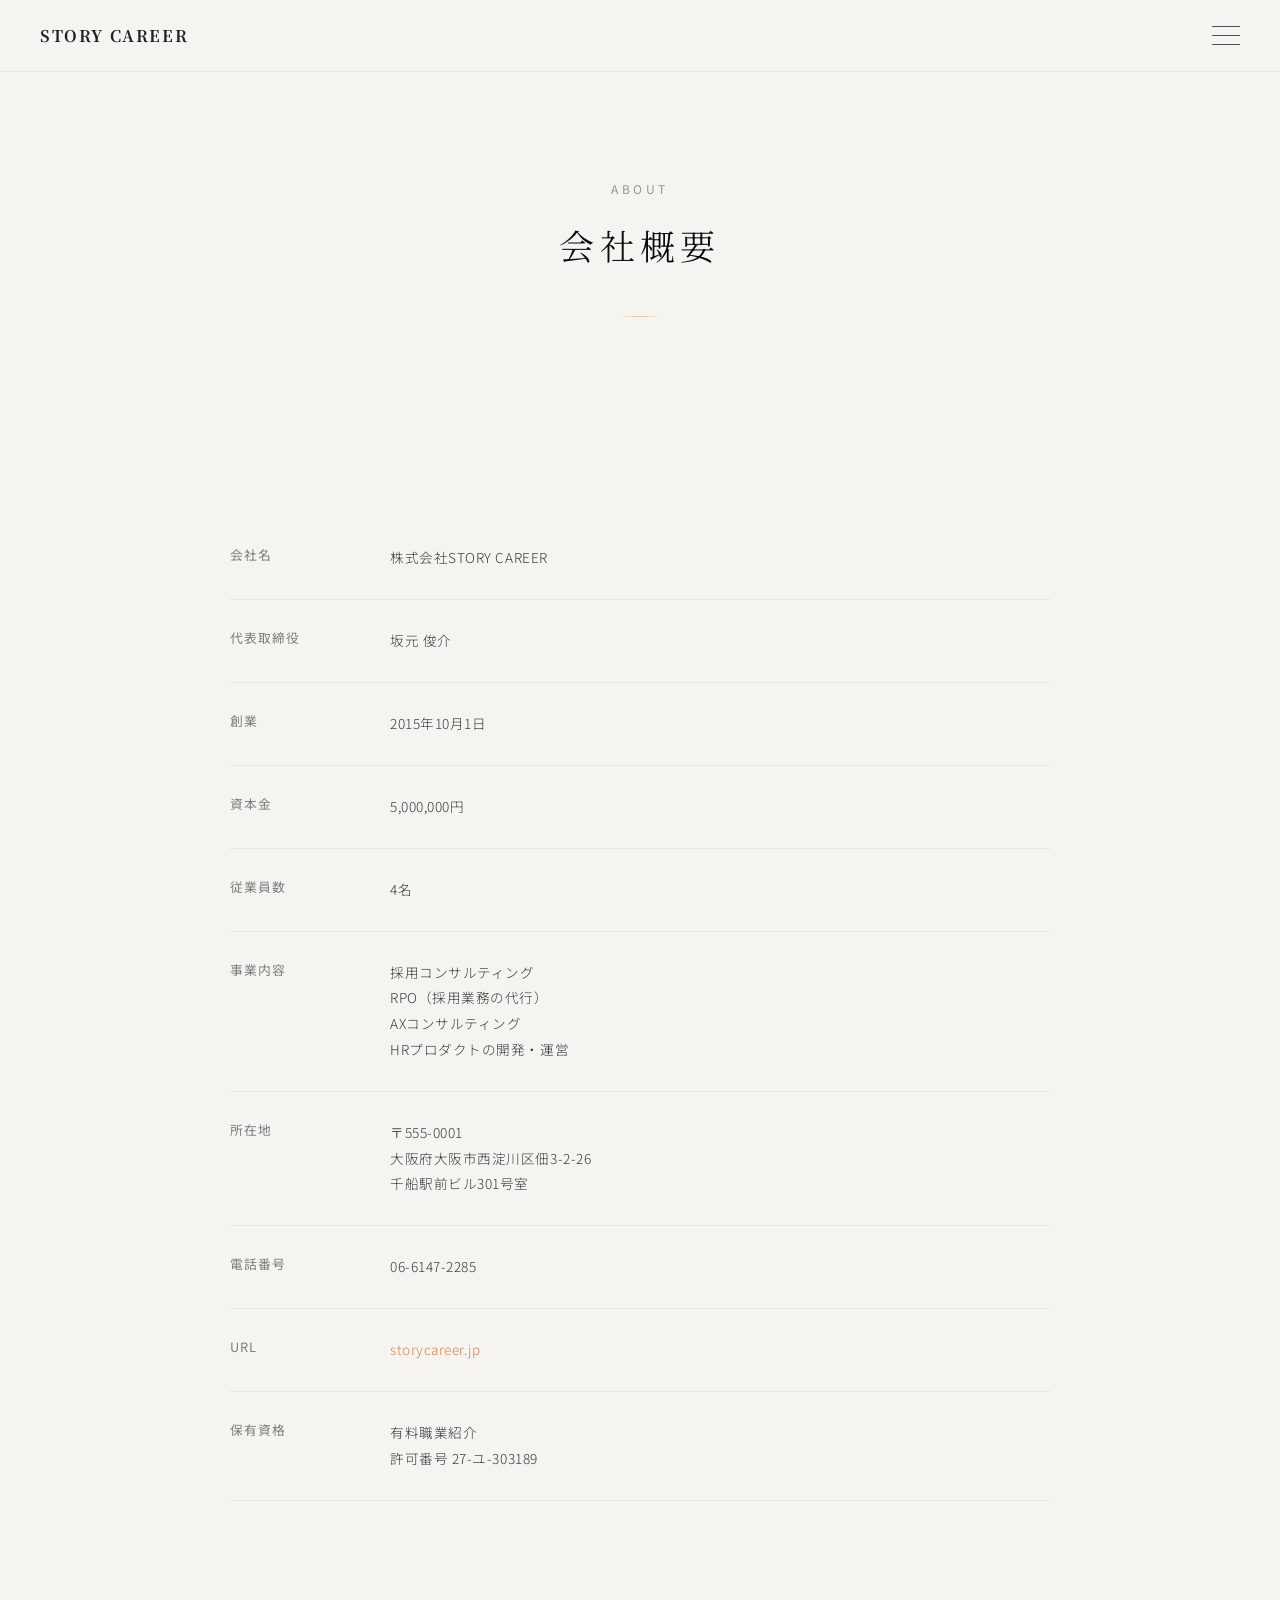
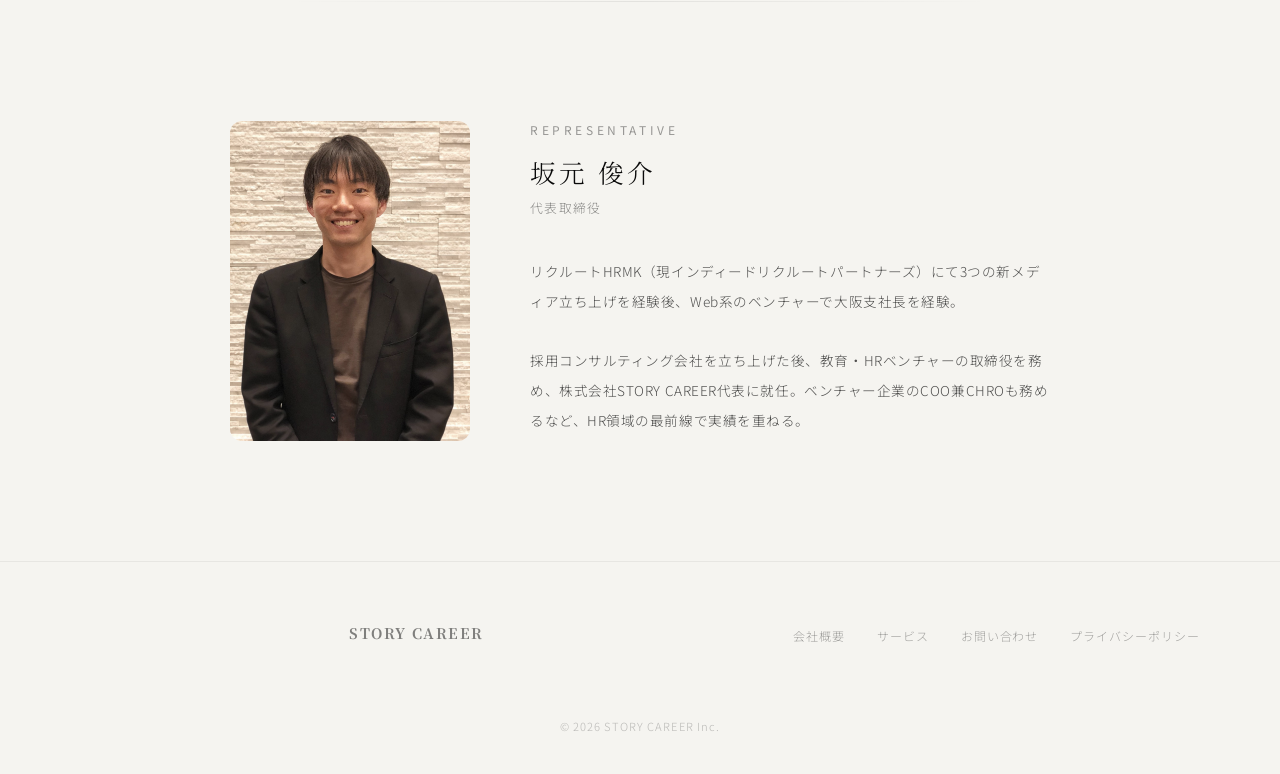
==== about.html @ b59c026f "サイト構築: 全ページ追加、ナビゲーション統一、トランジション最適化 - 会社概要(about)、サービス(services)、お問い合わせ(contact)、プライバシーポリシー(privacy)ペ" ====
<!DOCTYPE html>
<html lang="ja">
<head>
<meta charset="UTF-8">
<meta name="viewport" content="width=device-width, initial-scale=1.0">
<title>会社概要 | STORY CAREER</title>
<link rel="preconnect" href="https://fonts.googleapis.com">
<link rel="preconnect" href="https://fonts.gstatic.com" crossorigin>
<link href="https://fonts.googleapis.com/css2?family=Noto+Sans+JP:wght@300;400;700&family=Noto+Serif+JP:wght@300;700&display=swap" rel="stylesheet">
<style>
*,*::before,*::after{margin:0;padding:0;box-sizing:border-box}
html{scroll-behavior:smooth}
body{background:#f5f4f0;overflow-x:hidden;font-family:'Noto Sans JP','Helvetica Neue',Arial,sans-serif;color:rgba(10,10,10,0.75)}

/* ===== Header ===== */
.site-header{position:fixed;top:0;left:0;right:0;z-index:103;padding:24px 40px;display:flex;align-items:center;justify-content:space-between;background:rgba(245,244,240,0.85);backdrop-filter:blur(12px);-webkit-backdrop-filter:blur(12px);border-bottom:1px solid rgba(10,10,10,0.06)}
.site-logo{font-family:'Noto Serif JP',serif;font-weight:700;font-size:1rem;color:rgba(10,10,10,0.9);letter-spacing:0.1em;text-decoration:none;z-index:102}
.hamburger{width:28px;height:20px;position:relative;cursor:pointer;z-index:102;background:none;border:none;padding:0}
.hamburger span{display:block;width:100%;height:1.5px;background:rgba(10,10,10,0.7);position:absolute;left:0;transition:all 0.4s cubic-bezier(0.22,1,0.36,1)}
.hamburger span:nth-child(1){top:0}
.hamburger span:nth-child(2){top:9px}
.hamburger span:nth-child(3){top:18px}
.hamburger.open span:nth-child(1){top:9px;transform:rotate(45deg)}
.hamburger.open span:nth-child(2){opacity:0}
.hamburger.open span:nth-child(3){top:9px;transform:rotate(-45deg)}
.nav-overlay{position:fixed;inset:0;z-index:101;background:rgba(245,244,240,0.97);backdrop-filter:blur(20px);-webkit-backdrop-filter:blur(20px);display:flex;align-items:center;justify-content:center;opacity:0;pointer-events:none;transition:opacity 0.5s cubic-bezier(0.22,1,0.36,1)}
.nav-overlay.open{opacity:1;pointer-events:auto}
.nav-menu{list-style:none;text-align:center}
.nav-menu li{margin:1.5rem 0;opacity:0;transform:translateY(20px);transition:opacity 0.5s,transform 0.5s}
.nav-overlay.open .nav-menu li{opacity:1;transform:translateY(0)}
.nav-overlay.open .nav-menu li:nth-child(1){transition-delay:0.1s}
.nav-overlay.open .nav-menu li:nth-child(2){transition-delay:0.15s}
.nav-overlay.open .nav-menu li:nth-child(3){transition-delay:0.2s}
.nav-overlay.open .nav-menu li:nth-child(4){transition-delay:0.25s}
.nav-overlay.open .nav-menu li:nth-child(5){transition-delay:0.3s}
.nav-menu a{font-family:'Noto Serif JP',serif;font-weight:300;font-size:clamp(1.2rem,2.5vw,1.8rem);color:rgba(10,10,10,0.8);text-decoration:none;letter-spacing:0.15em;transition:color 0.3s}
.nav-menu a:hover{color:rgba(210,100,30,0.9)}
.nav-menu .nav-label{display:block;font-family:'Noto Sans JP',sans-serif;font-weight:300;font-size:0.65rem;letter-spacing:0.2em;color:rgba(10,10,10,0.35);margin-top:0.3rem;text-transform:uppercase}

/* ===== Hero ===== */
.page-hero{padding:180px 0 100px;text-align:center}
.page-hero-label{font-family:'Noto Sans JP',sans-serif;font-size:0.75rem;letter-spacing:0.3em;text-transform:uppercase;color:rgba(10,10,10,0.4);margin-bottom:1rem;font-weight:400}
.page-hero-title{font-family:'Noto Serif JP',serif;font-weight:300;font-size:clamp(1.5rem,3vw,2.2rem);color:rgba(10,10,10,1);letter-spacing:0.15em;line-height:1.8}
.page-hero-line{width:40px;height:1px;background:linear-gradient(90deg,transparent,rgba(210,100,30,0.4),transparent);margin:2.5rem auto 0}

/* ===== Sections ===== */
.section{padding:100px 0;position:relative}
.section-inner{max-width:900px;margin:0 auto;padding:0 40px}

/* ===== Company Info Table ===== */
.info-table{width:100%;border-collapse:collapse}
.info-table tr{border-bottom:1px solid rgba(10,10,10,0.06)}
.info-table th{font-family:'Noto Sans JP',sans-serif;font-weight:400;font-size:clamp(0.8rem,0.95vw,0.9rem);color:rgba(10,10,10,0.5);letter-spacing:0.08em;padding:28px 20px 28px 0;text-align:left;vertical-align:top;width:160px;white-space:nowrap}
.info-table td{font-family:'Noto Sans JP',sans-serif;font-weight:300;font-size:clamp(0.85rem,1vw,0.95rem);color:rgba(10,10,10,0.8);letter-spacing:0.04em;line-height:1.9;padding:28px 0}

/* ===== Representative ===== */
.rep-section{padding:120px 0;position:relative}
.rep-section::before{content:'';position:absolute;top:0;left:50%;transform:translateX(-50%);width:80%;max-width:700px;height:1px;background:linear-gradient(90deg,transparent,rgba(10,10,10,0.08),transparent)}
.rep-inner{max-width:900px;margin:0 auto;padding:0 40px;display:grid;grid-template-columns:240px 1fr;gap:60px;align-items:start}
.rep-photo{width:100%;aspect-ratio:3/4;object-fit:cover;border-radius:12px;filter:grayscale(0.15)}
.rep-content{}
.rep-label{font-family:'Noto Sans JP',sans-serif;font-size:0.75rem;letter-spacing:0.3em;text-transform:uppercase;color:rgba(10,10,10,0.4);margin-bottom:1rem;font-weight:400}
.rep-name{font-family:'Noto Serif JP',serif;font-weight:300;font-size:clamp(1.2rem,2vw,1.6rem);color:rgba(10,10,10,1);letter-spacing:0.12em;margin-bottom:0.5rem}
.rep-title{font-family:'Noto Sans JP',sans-serif;font-weight:300;font-size:0.8rem;color:rgba(10,10,10,0.45);letter-spacing:0.1em;margin-bottom:2.5rem}
.rep-bio{font-family:'Noto Sans JP',sans-serif;font-weight:300;font-size:clamp(0.85rem,1vw,0.95rem);line-height:2.2;color:rgba(10,10,10,0.7);letter-spacing:0.04em}

/* ===== Footer ===== */
footer{border-top:1px solid rgba(10,10,10,0.06);padding:60px 0 40px;text-align:center;background:#f5f4f0}
.footer-inner{max-width:1200px;margin:0 auto;padding:0 40px;display:grid;grid-template-columns:1fr auto;gap:40px;align-items:start}
.footer-logo{font-family:'Noto Serif JP',serif;font-weight:700;font-size:0.9rem;color:rgba(10,10,10,0.5);letter-spacing:0.1em;text-decoration:none}
.footer-nav{display:flex;gap:2rem;list-style:none;flex-wrap:wrap}
.footer-nav a{font-family:'Noto Sans JP',sans-serif;font-weight:300;font-size:0.75rem;color:rgba(10,10,10,0.35);letter-spacing:0.08em;text-decoration:none;transition:color 0.3s}
.footer-nav a:hover{color:rgba(10,10,10,0.8)}
.footer-copy{font-family:'Noto Sans JP',sans-serif;font-weight:300;font-size:0.7rem;color:rgba(10,10,10,0.25);letter-spacing:0.1em;margin-top:2rem;grid-column:1/-1;text-align:center}

/* ===== Scroll animations ===== */
.fade-up{opacity:0;transform:translateY(30px);transition:opacity 0.8s cubic-bezier(0.22,1,0.36,1),transform 0.8s cubic-bezier(0.22,1,0.36,1)}
.fade-up.visible{opacity:1;transform:translateY(0)}

/* ===== Responsive ===== */
@media(max-width:768px){
  .site-header{padding:16px 20px}
  .footer-inner{grid-template-columns:1fr;text-align:center}
  .footer-nav{justify-content:center}
  .page-hero{padding:140px 0 60px}
  .section{padding:60px 0}
  .section-inner,.rep-inner{padding:0 24px}
  .rep-inner{grid-template-columns:1fr;gap:2rem;text-align:center}
  .rep-photo{max-width:200px;margin:0 auto}
  .info-table th{display:block;padding:20px 0 4px;width:100%;border-bottom:none}
  .info-table td{display:block;padding:4px 0 20px}
  .info-table tr{border-bottom:1px solid rgba(10,10,10,0.06)}
  .rep-section{padding:80px 0}
}
</style>
</head>
<body>

<header class="site-header">
  <a href="index.html" class="site-logo">STORY CAREER</a>
  <button class="hamburger" id="hamburger" aria-label="メニュー"><span></span><span></span><span></span></button>
</header>
<nav class="nav-overlay" id="navOverlay">
  <ul class="nav-menu">
    <li><a href="index.html">Top<span class="nav-label">トップ</span></a></li>
    <li><a href="about.html">About<span class="nav-label">会社概要</span></a></li>
    <li><a href="services.html">Services<span class="nav-label">サービス</span></a></li>
    <li><a href="contact.html">Contact<span class="nav-label">お問い合わせ</span></a></li>
    <li><a href="privacy.html">Privacy Policy<span class="nav-label">プライバシーポリシー</span></a></li>
  </ul>
</nav>

<div class="page-hero">
  <p class="page-hero-label fade-up">About</p>
  <h1 class="page-hero-title fade-up" style="transition-delay:0.1s">会社概要</h1>
  <div class="page-hero-line fade-up" style="transition-delay:0.2s"></div>
</div>

<section class="section">
  <div class="section-inner fade-up" style="transition-delay:0.25s">
    <table class="info-table">
      <tr>
        <th>会社名</th>
        <td>株式会社STORY CAREER</td>
      </tr>
      <tr>
        <th>代表取締役</th>
        <td>坂元 俊介</td>
      </tr>
      <tr>
        <th>創業</th>
        <td>2015年10月1日</td>
      </tr>
      <tr>
        <th>資本金</th>
        <td>5,000,000円</td>
      </tr>
      <tr>
        <th>従業員数</th>
        <td>4名</td>
      </tr>
      <tr>
        <th>事業内容</th>
        <td>採用コンサルティング<br>RPO（採用業務の代行）<br>AXコンサルティング<br>HRプロダクトの開発・運営</td>
      </tr>
      <tr>
        <th>所在地</th>
        <td>〒555-0001<br>大阪府大阪市西淀川区佃3-2-26<br>千船駅前ビル301号室</td>
      </tr>
      <tr>
        <th>電話番号</th>
        <td>06-6147-2285</td>
      </tr>
      <tr>
        <th>URL</th>
        <td><a href="http://storycareer.jp/" style="color:rgba(210,100,30,0.8);text-decoration:none;transition:color 0.3s" onmouseover="this.style.color='rgba(210,100,30,1)'" onmouseout="this.style.color='rgba(210,100,30,0.8)'">storycareer.jp</a></td>
      </tr>
      <tr>
        <th>保有資格</th>
        <td>有料職業紹介<br>許可番号 27-ユ-303189</td>
      </tr>
    </table>
  </div>
</section>

<section class="rep-section">
  <div class="rep-inner">
    <img src="images/ceo.jpg" alt="代表取締役 坂元俊介" class="rep-photo fade-up">
    <div class="rep-content">
    <p class="rep-label fade-up">Representative</p>
    <h2 class="rep-name fade-up" style="transition-delay:0.1s">坂元 俊介</h2>
    <p class="rep-title fade-up" style="transition-delay:0.15s">代表取締役</p>
    <p class="rep-bio fade-up" style="transition-delay:0.2s">
      リクルートHRMK（現インディードリクルートパートナーズ）にて3つの新メディア立ち上げを経験後、Web系のベンチャーで大阪支社長を経験。<br><br>
      採用コンサルティング会社を立ち上げた後、教育・HRベンチャーの取締役を務め、株式会社STORY CAREER代表に就任。ベンチャー企業のCOO兼CHROも務めるなど、HR領域の最前線で実績を重ねる。
    </p>
    </div>
  </div>
</section>

<footer>
  <div class="footer-inner">
    <a href="index.html" class="footer-logo">STORY CAREER</a>
    <ul class="footer-nav">
      <li><a href="about.html">会社概要</a></li>
      <li><a href="services.html">サービス</a></li>
      <li><a href="contact.html">お問い合わせ</a></li>
      <li><a href="privacy.html">プライバシーポリシー</a></li>
    </ul>
    <p class="footer-copy">&copy; 2026 STORY CAREER Inc.</p>
  </div>
</footer>

<script>
(function(){
  const observer=new IntersectionObserver(function(entries){
    entries.forEach(function(e){if(e.isIntersecting)e.target.classList.add('visible')});
  },{threshold:0.15});
  document.querySelectorAll('.fade-up').forEach(function(el){observer.observe(el)});

  // Hamburger menu
  var hamburger=document.getElementById('hamburger');
  var overlay=document.getElementById('navOverlay');
  if(hamburger&&overlay){
    hamburger.addEventListener('click',function(){
      hamburger.classList.toggle('open');
      overlay.classList.toggle('open');
      document.body.style.overflow=overlay.classList.contains('open')?'hidden':'';
    });
    overlay.querySelectorAll('a').forEach(function(a){
      a.addEventListener('click',function(){
        hamburger.classList.remove('open');
        overlay.classList.remove('open');
        document.body.style.overflow='';
      });
    });
  }
})();
</script>
</body>
</html>
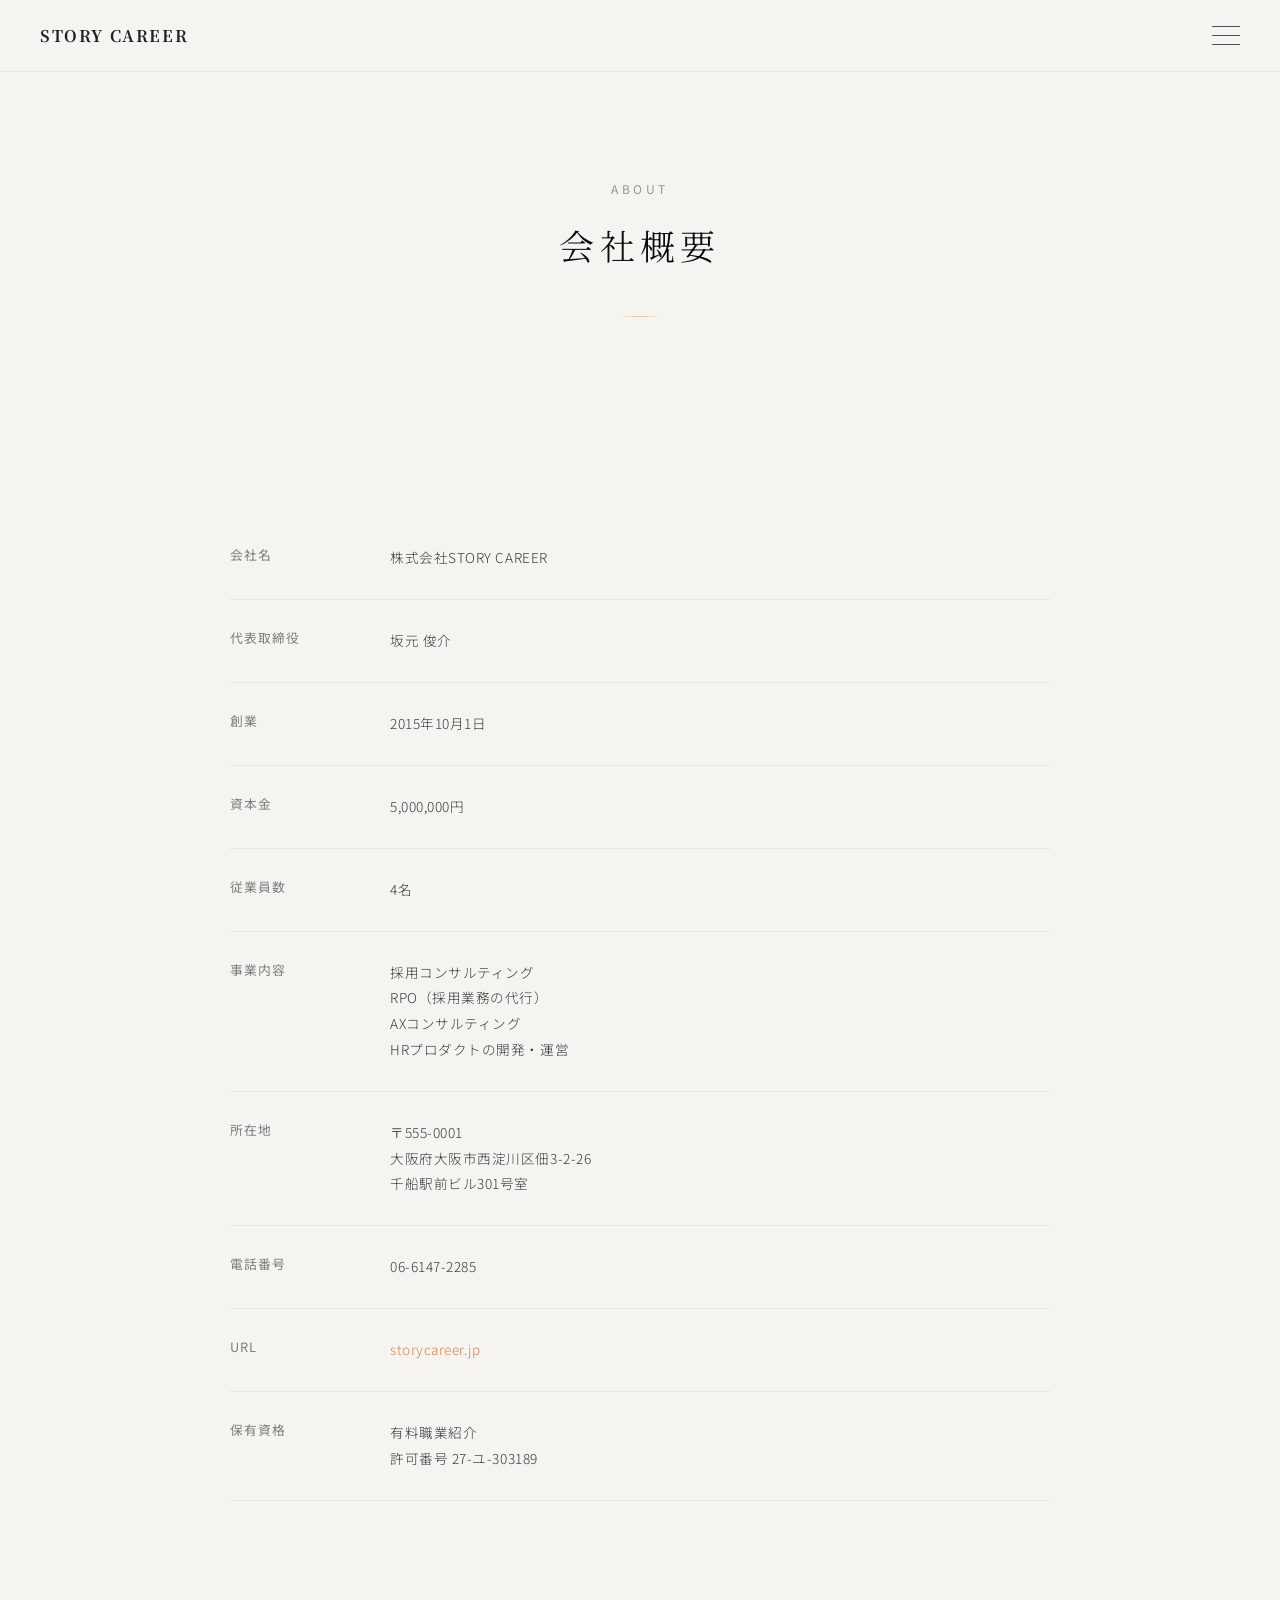
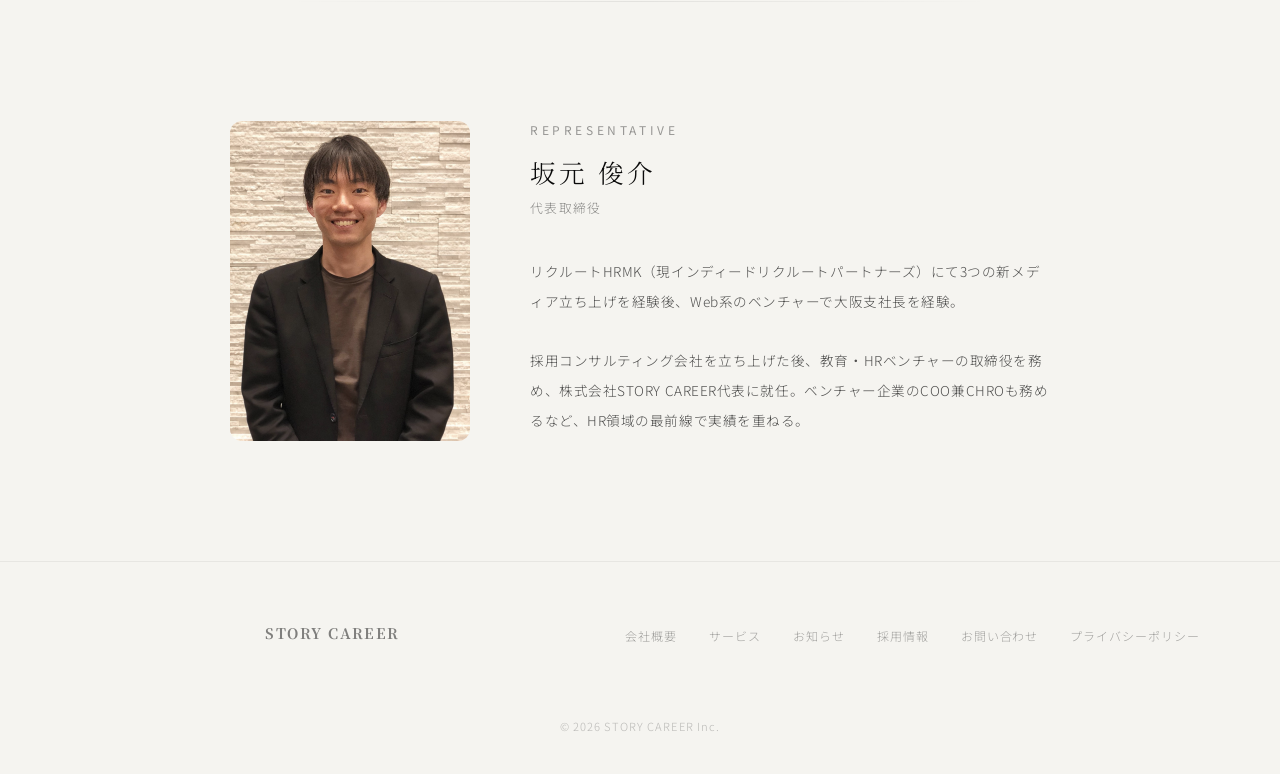
==== commit cd2c6905: "記事・採用ページ追加、ナビ統一、トップに新着記事セクション - news.html: 記事一覧ページ（WordPress REST API連動想定） - article.html: 記事詳細テンプレー" ====
--- a/about.html
+++ b/about.html
@@ -7,35 +7,11 @@
 <link rel="preconnect" href="https://fonts.googleapis.com">
 <link rel="preconnect" href="https://fonts.gstatic.com" crossorigin>
 <link href="https://fonts.googleapis.com/css2?family=Noto+Sans+JP:wght@300;400;700&family=Noto+Serif+JP:wght@300;700&display=swap" rel="stylesheet">
+<style>*{cursor:none!important}</style>
+<link rel="stylesheet" href="css/common.css">
 <style>
-*,*::before,*::after{margin:0;padding:0;box-sizing:border-box}
 html{scroll-behavior:smooth}
 body{background:#f5f4f0;overflow-x:hidden;font-family:'Noto Sans JP','Helvetica Neue',Arial,sans-serif;color:rgba(10,10,10,0.75)}
-
-/* ===== Header ===== */
-.site-header{position:fixed;top:0;left:0;right:0;z-index:103;padding:24px 40px;display:flex;align-items:center;justify-content:space-between;background:rgba(245,244,240,0.85);backdrop-filter:blur(12px);-webkit-backdrop-filter:blur(12px);border-bottom:1px solid rgba(10,10,10,0.06)}
-.site-logo{font-family:'Noto Serif JP',serif;font-weight:700;font-size:1rem;color:rgba(10,10,10,0.9);letter-spacing:0.1em;text-decoration:none;z-index:102}
-.hamburger{width:28px;height:20px;position:relative;cursor:pointer;z-index:102;background:none;border:none;padding:0}
-.hamburger span{display:block;width:100%;height:1.5px;background:rgba(10,10,10,0.7);position:absolute;left:0;transition:all 0.4s cubic-bezier(0.22,1,0.36,1)}
-.hamburger span:nth-child(1){top:0}
-.hamburger span:nth-child(2){top:9px}
-.hamburger span:nth-child(3){top:18px}
-.hamburger.open span:nth-child(1){top:9px;transform:rotate(45deg)}
-.hamburger.open span:nth-child(2){opacity:0}
-.hamburger.open span:nth-child(3){top:9px;transform:rotate(-45deg)}
-.nav-overlay{position:fixed;inset:0;z-index:101;background:rgba(245,244,240,0.97);backdrop-filter:blur(20px);-webkit-backdrop-filter:blur(20px);display:flex;align-items:center;justify-content:center;opacity:0;pointer-events:none;transition:opacity 0.5s cubic-bezier(0.22,1,0.36,1)}
-.nav-overlay.open{opacity:1;pointer-events:auto}
-.nav-menu{list-style:none;text-align:center}
-.nav-menu li{margin:1.5rem 0;opacity:0;transform:translateY(20px);transition:opacity 0.5s,transform 0.5s}
-.nav-overlay.open .nav-menu li{opacity:1;transform:translateY(0)}
-.nav-overlay.open .nav-menu li:nth-child(1){transition-delay:0.1s}
-.nav-overlay.open .nav-menu li:nth-child(2){transition-delay:0.15s}
-.nav-overlay.open .nav-menu li:nth-child(3){transition-delay:0.2s}
-.nav-overlay.open .nav-menu li:nth-child(4){transition-delay:0.25s}
-.nav-overlay.open .nav-menu li:nth-child(5){transition-delay:0.3s}
-.nav-menu a{font-family:'Noto Serif JP',serif;font-weight:300;font-size:clamp(1.2rem,2.5vw,1.8rem);color:rgba(10,10,10,0.8);text-decoration:none;letter-spacing:0.15em;transition:color 0.3s}
-.nav-menu a:hover{color:rgba(210,100,30,0.9)}
-.nav-menu .nav-label{display:block;font-family:'Noto Sans JP',sans-serif;font-weight:300;font-size:0.65rem;letter-spacing:0.2em;color:rgba(10,10,10,0.35);margin-top:0.3rem;text-transform:uppercase}
 
 /* ===== Hero ===== */
 .page-hero{padding:180px 0 100px;text-align:center}
@@ -64,24 +40,8 @@
 .rep-title{font-family:'Noto Sans JP',sans-serif;font-weight:300;font-size:0.8rem;color:rgba(10,10,10,0.45);letter-spacing:0.1em;margin-bottom:2.5rem}
 .rep-bio{font-family:'Noto Sans JP',sans-serif;font-weight:300;font-size:clamp(0.85rem,1vw,0.95rem);line-height:2.2;color:rgba(10,10,10,0.7);letter-spacing:0.04em}
 
-/* ===== Footer ===== */
-footer{border-top:1px solid rgba(10,10,10,0.06);padding:60px 0 40px;text-align:center;background:#f5f4f0}
-.footer-inner{max-width:1200px;margin:0 auto;padding:0 40px;display:grid;grid-template-columns:1fr auto;gap:40px;align-items:start}
-.footer-logo{font-family:'Noto Serif JP',serif;font-weight:700;font-size:0.9rem;color:rgba(10,10,10,0.5);letter-spacing:0.1em;text-decoration:none}
-.footer-nav{display:flex;gap:2rem;list-style:none;flex-wrap:wrap}
-.footer-nav a{font-family:'Noto Sans JP',sans-serif;font-weight:300;font-size:0.75rem;color:rgba(10,10,10,0.35);letter-spacing:0.08em;text-decoration:none;transition:color 0.3s}
-.footer-nav a:hover{color:rgba(10,10,10,0.8)}
-.footer-copy{font-family:'Noto Sans JP',sans-serif;font-weight:300;font-size:0.7rem;color:rgba(10,10,10,0.25);letter-spacing:0.1em;margin-top:2rem;grid-column:1/-1;text-align:center}
-
-/* ===== Scroll animations ===== */
-.fade-up{opacity:0;transform:translateY(30px);transition:opacity 0.8s cubic-bezier(0.22,1,0.36,1),transform 0.8s cubic-bezier(0.22,1,0.36,1)}
-.fade-up.visible{opacity:1;transform:translateY(0)}
-
 /* ===== Responsive ===== */
 @media(max-width:768px){
-  .site-header{padding:16px 20px}
-  .footer-inner{grid-template-columns:1fr;text-align:center}
-  .footer-nav{justify-content:center}
   .page-hero{padding:140px 0 60px}
   .section{padding:60px 0}
   .section-inner,.rep-inner{padding:0 24px}
@@ -105,6 +65,8 @@
     <li><a href="index.html">Top<span class="nav-label">トップ</span></a></li>
     <li><a href="about.html">About<span class="nav-label">会社概要</span></a></li>
     <li><a href="services.html">Services<span class="nav-label">サービス</span></a></li>
+    <li><a href="news.html">News<span class="nav-label">お知らせ</span></a></li>
+    <li><a href="careers.html">Careers<span class="nav-label">採用情報</span></a></li>
     <li><a href="contact.html">Contact<span class="nav-label">お問い合わせ</span></a></li>
     <li><a href="privacy.html">Privacy Policy<span class="nav-label">プライバシーポリシー</span></a></li>
   </ul>
@@ -184,6 +146,8 @@
     <ul class="footer-nav">
       <li><a href="about.html">会社概要</a></li>
       <li><a href="services.html">サービス</a></li>
+      <li><a href="news.html">お知らせ</a></li>
+      <li><a href="careers.html">採用情報</a></li>
       <li><a href="contact.html">お問い合わせ</a></li>
       <li><a href="privacy.html">プライバシーポリシー</a></li>
     </ul>
@@ -191,31 +155,8 @@
   </div>
 </footer>
 
-<script>
-(function(){
-  const observer=new IntersectionObserver(function(entries){
-    entries.forEach(function(e){if(e.isIntersecting)e.target.classList.add('visible')});
-  },{threshold:0.15});
-  document.querySelectorAll('.fade-up').forEach(function(el){observer.observe(el)});
-
-  // Hamburger menu
-  var hamburger=document.getElementById('hamburger');
-  var overlay=document.getElementById('navOverlay');
-  if(hamburger&&overlay){
-    hamburger.addEventListener('click',function(){
-      hamburger.classList.toggle('open');
-      overlay.classList.toggle('open');
-      document.body.style.overflow=overlay.classList.contains('open')?'hidden':'';
-    });
-    overlay.querySelectorAll('a').forEach(function(a){
-      a.addEventListener('click',function(){
-        hamburger.classList.remove('open');
-        overlay.classList.remove('open');
-        document.body.style.overflow='';
-      });
-    });
-  }
-})();
-</script>
+<script src="js/animations.js"></script>
+<script src="js/nav.js"></script>
+<script src="js/cursor.js"></script>
 </body>
 </html>
--- a/css/common.css
+++ b/css/common.css
@@ -0,0 +1,49 @@
+/* ===== Reset & Cursor ===== */
+*,*::before,*::after{margin:0;padding:0;box-sizing:border-box;cursor:none!important}
+
+/* ===== Header & Navigation ===== */
+.site-header{position:fixed;top:0;left:0;right:0;z-index:103;padding:24px 40px;display:flex;align-items:center;justify-content:space-between;background:rgba(245,244,240,0.85);backdrop-filter:blur(12px);-webkit-backdrop-filter:blur(12px);border-bottom:1px solid rgba(10,10,10,0.06)}
+.site-logo{font-family:'Noto Serif JP',serif;font-weight:700;font-size:1rem;color:rgba(10,10,10,0.9);letter-spacing:0.1em;text-decoration:none;z-index:102}
+.hamburger{width:28px;height:20px;position:relative;cursor:pointer;z-index:102;background:none;border:none;padding:0}
+.hamburger span{display:block;width:100%;height:1.5px;background:rgba(10,10,10,0.7);position:absolute;left:0;transition:all 0.4s cubic-bezier(0.22,1,0.36,1)}
+.hamburger span:nth-child(1){top:0}
+.hamburger span:nth-child(2){top:9px}
+.hamburger span:nth-child(3){top:18px}
+.hamburger.open span:nth-child(1){top:9px;transform:rotate(45deg)}
+.hamburger.open span:nth-child(2){opacity:0}
+.hamburger.open span:nth-child(3){top:9px;transform:rotate(-45deg)}
+.nav-overlay{position:fixed;inset:0;z-index:101;background:rgba(245,244,240,0.97);backdrop-filter:blur(20px);-webkit-backdrop-filter:blur(20px);display:flex;align-items:center;justify-content:center;opacity:0;pointer-events:none;transition:opacity 0.5s cubic-bezier(0.22,1,0.36,1)}
+.nav-overlay.open{opacity:1;pointer-events:auto}
+.nav-menu{list-style:none;text-align:center}
+.nav-menu li{margin:1.5rem 0;opacity:0;transform:translateY(20px);transition:opacity 0.5s,transform 0.5s}
+.nav-overlay.open .nav-menu li{opacity:1;transform:translateY(0)}
+.nav-overlay.open .nav-menu li:nth-child(1){transition-delay:0.1s}
+.nav-overlay.open .nav-menu li:nth-child(2){transition-delay:0.15s}
+.nav-overlay.open .nav-menu li:nth-child(3){transition-delay:0.2s}
+.nav-overlay.open .nav-menu li:nth-child(4){transition-delay:0.25s}
+.nav-overlay.open .nav-menu li:nth-child(5){transition-delay:0.3s}
+.nav-overlay.open .nav-menu li:nth-child(6){transition-delay:0.35s}
+.nav-overlay.open .nav-menu li:nth-child(7){transition-delay:0.4s}
+.nav-menu a{font-family:'Noto Serif JP',serif;font-weight:300;font-size:clamp(1.2rem,2.5vw,1.8rem);color:rgba(10,10,10,0.8);text-decoration:none;letter-spacing:0.15em;transition:color 0.3s}
+.nav-menu a:hover{color:rgba(212,85,42,0.9)}
+.nav-menu .nav-label{display:block;font-family:'Noto Sans JP',sans-serif;font-weight:300;font-size:0.65rem;letter-spacing:0.2em;color:rgba(10,10,10,0.35);margin-top:0.3rem;text-transform:uppercase}
+
+/* ===== Footer ===== */
+footer{border-top:1px solid rgba(10,10,10,0.06);padding:60px 0 40px;text-align:center;background:#f5f4f0}
+.footer-inner{max-width:1200px;margin:0 auto;padding:0 40px;display:grid;grid-template-columns:1fr auto;gap:40px;align-items:start}
+.footer-logo{font-family:'Noto Serif JP',serif;font-weight:700;font-size:0.9rem;color:rgba(10,10,10,0.5);letter-spacing:0.1em;text-decoration:none}
+.footer-nav{display:flex;gap:2rem;list-style:none;flex-wrap:wrap}
+.footer-nav a{font-family:'Noto Sans JP',sans-serif;font-weight:300;font-size:0.75rem;color:rgba(10,10,10,0.35);letter-spacing:0.08em;text-decoration:none;transition:color 0.3s}
+.footer-nav a:hover{color:rgba(10,10,10,0.8)}
+.footer-copy{font-family:'Noto Sans JP',sans-serif;font-weight:300;font-size:0.7rem;color:rgba(10,10,10,0.25);letter-spacing:0.1em;margin-top:2rem;grid-column:1/-1;text-align:center}
+
+/* ===== Scroll animations ===== */
+.fade-up{opacity:0;transform:translateY(30px);transition:opacity 1.8s cubic-bezier(0.22,1,0.36,1),transform 1.8s cubic-bezier(0.22,1,0.36,1)}
+.fade-up.visible{opacity:1;transform:translateY(0)}
+
+/* ===== Responsive ===== */
+@media(max-width:768px){
+  .site-header{padding:16px 20px}
+  .footer-inner{grid-template-columns:1fr;text-align:center}
+  .footer-nav{justify-content:center}
+}
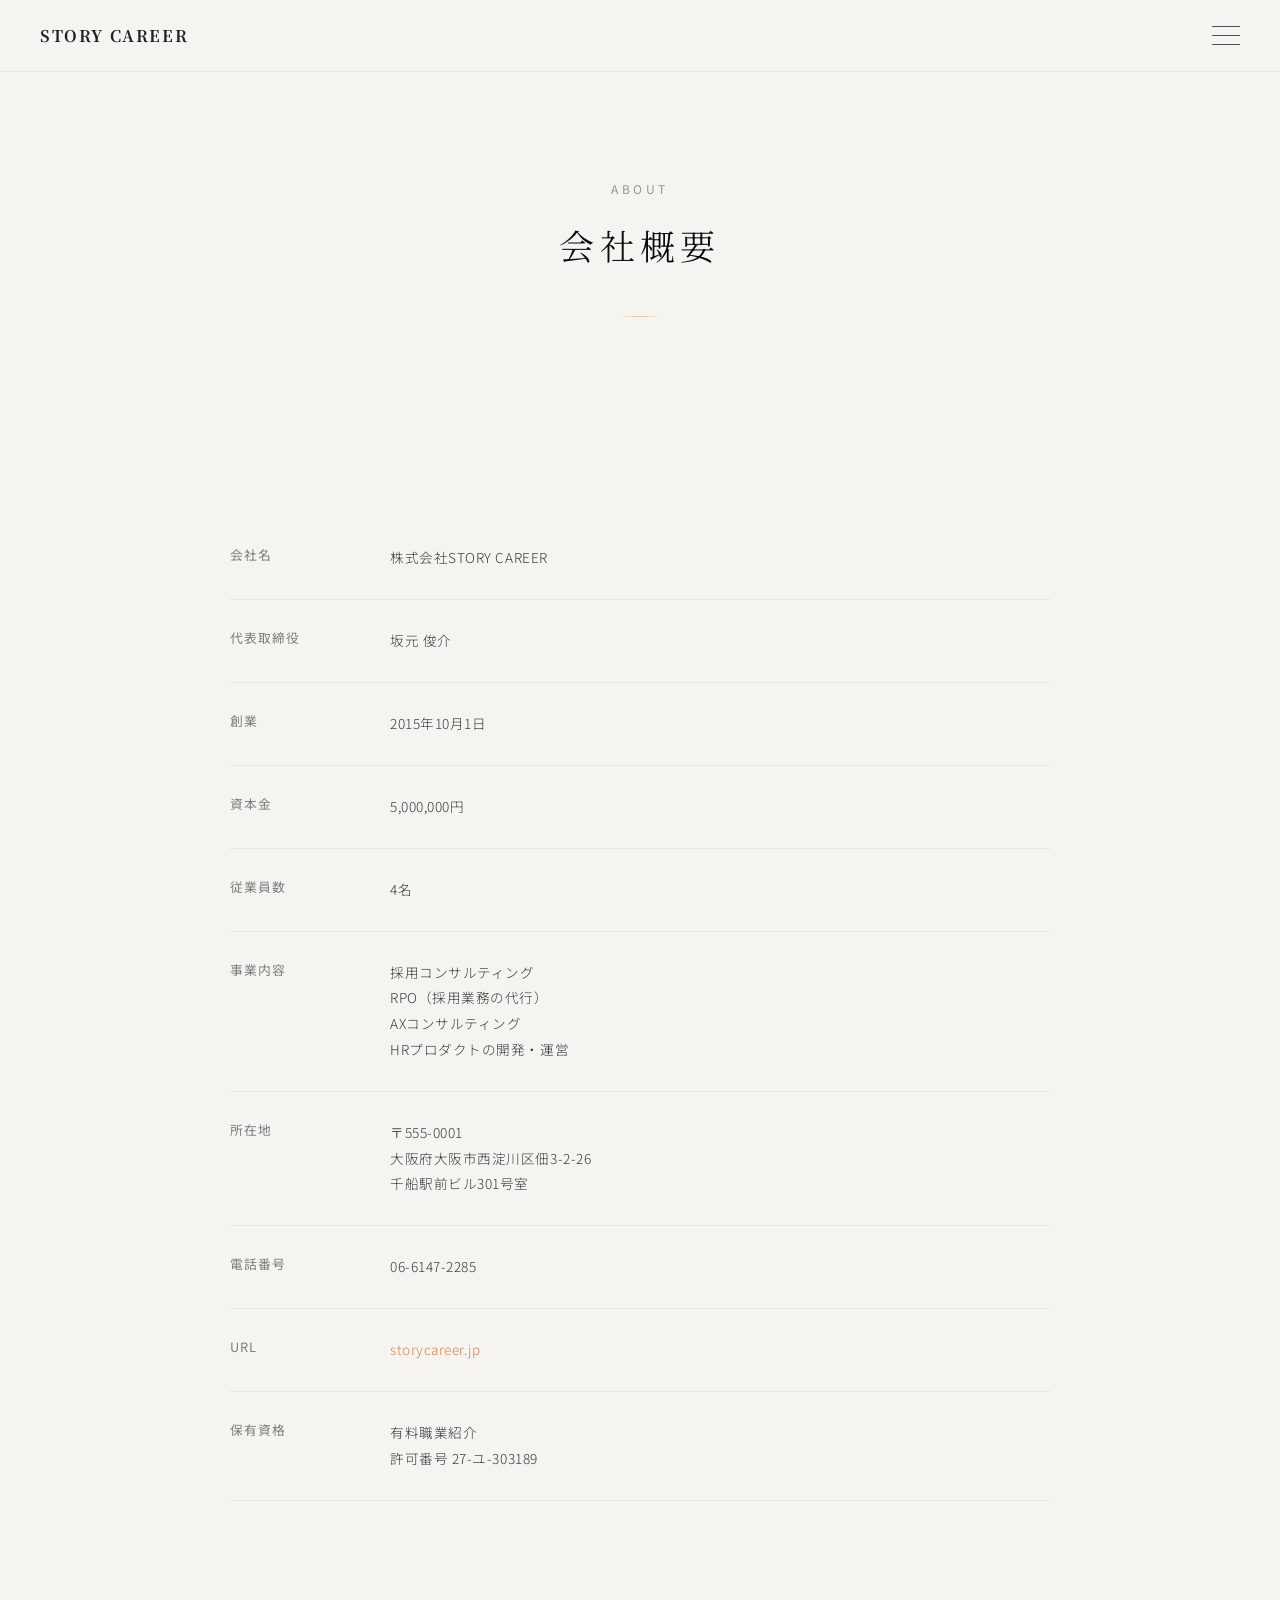
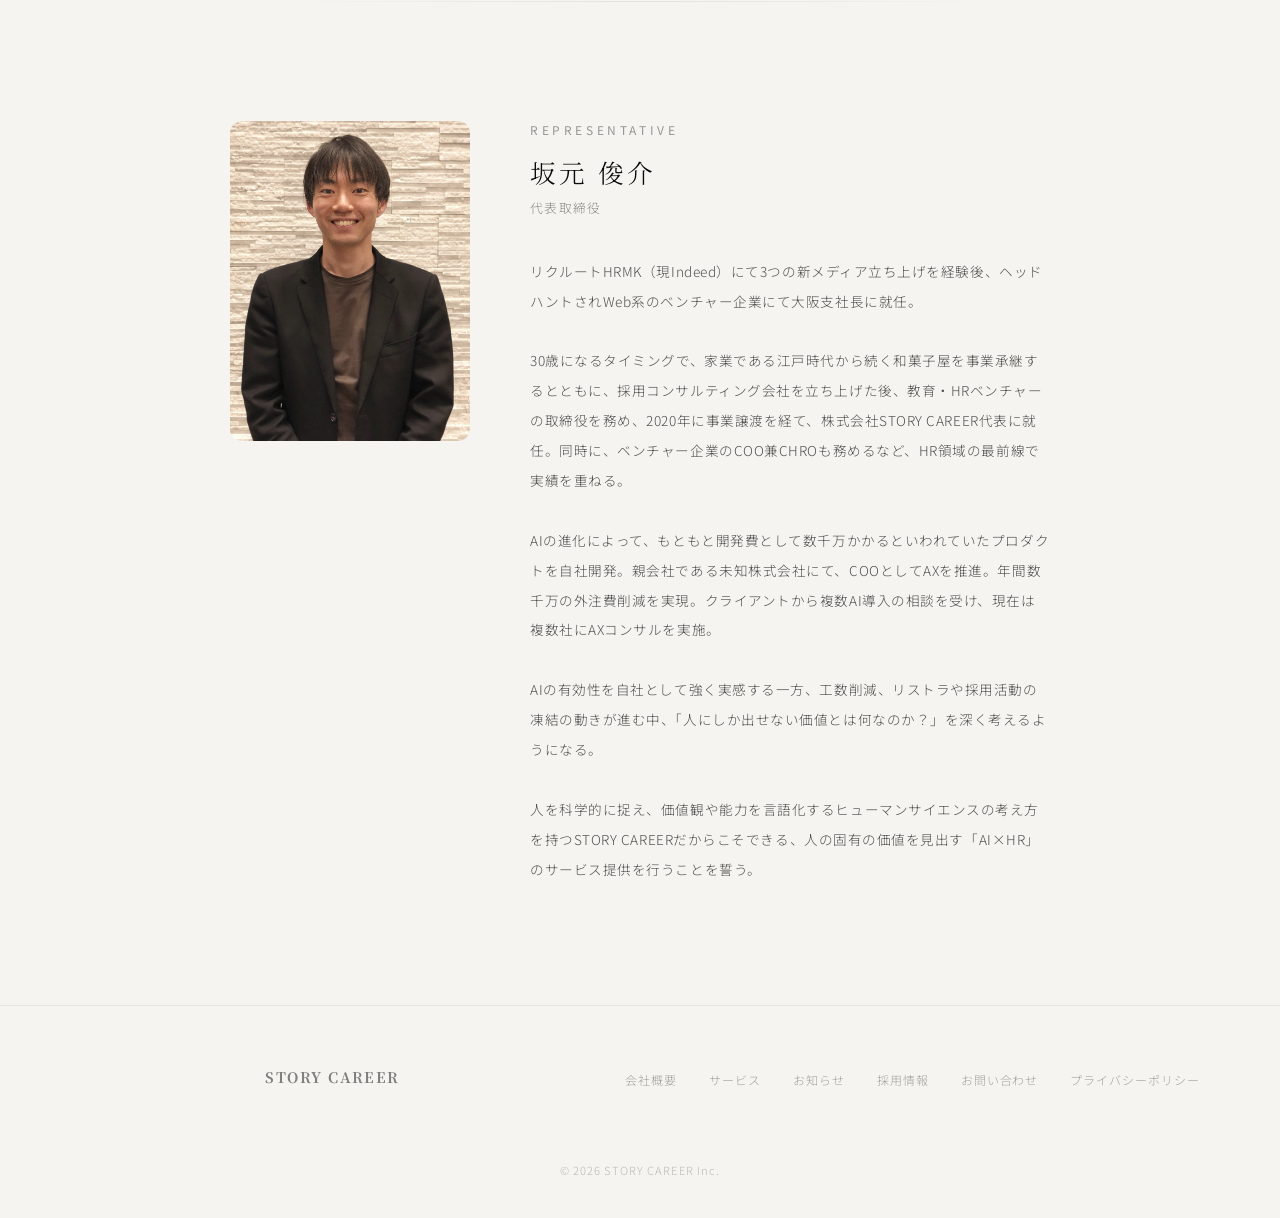
==== commit e00d46e1: "代表プロフィールを更新（経歴詳細・AI×HR事業の経緯を追加） Co-Authored-By: Claude Opus 4.6 (1M context) <noreply@anthropic.com>" ====
--- a/about.html
+++ b/about.html
@@ -133,8 +133,11 @@
     <h2 class="rep-name fade-up" style="transition-delay:0.1s">坂元 俊介</h2>
     <p class="rep-title fade-up" style="transition-delay:0.15s">代表取締役</p>
     <p class="rep-bio fade-up" style="transition-delay:0.2s">
-      リクルートHRMK（現インディードリクルートパートナーズ）にて3つの新メディア立ち上げを経験後、Web系のベンチャーで大阪支社長を経験。<br><br>
-      採用コンサルティング会社を立ち上げた後、教育・HRベンチャーの取締役を務め、株式会社STORY CAREER代表に就任。ベンチャー企業のCOO兼CHROも務めるなど、HR領域の最前線で実績を重ねる。
+      リクルートHRMK（現Indeed）にて3つの新メディア立ち上げを経験後、ヘッドハントされWeb系のベンチャー企業にて大阪支社長に就任。<br><br>
+      30歳になるタイミングで、家業である江戸時代から続く和菓子屋を事業承継するとともに、採用コンサルティング会社を立ち上げた後、教育・HRベンチャーの取締役を務め、2020年に事業譲渡を経て、株式会社STORY CAREER代表に就任。同時に、ベンチャー企業のCOO兼CHROも務めるなど、HR領域の最前線で実績を重ねる。<br><br>
+      AIの進化によって、もともと開発費として数千万かかるといわれていたプロダクトを自社開発。親会社である未知株式会社にて、COOとしてAXを推進。年間数千万の外注費削減を実現。クライアントから複数AI導入の相談を受け、現在は複数社にAXコンサルを実施。<br><br>
+      AIの有効性を自社として強く実感する一方、工数削減、リストラや採用活動の凍結の動きが進む中、「人にしか出せない価値とは何なのか？」を深く考えるようになる。<br><br>
+      人を科学的に捉え、価値観や能力を言語化するヒューマンサイエンスの考え方を持つSTORY CAREERだからこそできる、人の固有の価値を見出す「AI×HR」のサービス提供を行うことを誓う。
     </p>
     </div>
   </div>
